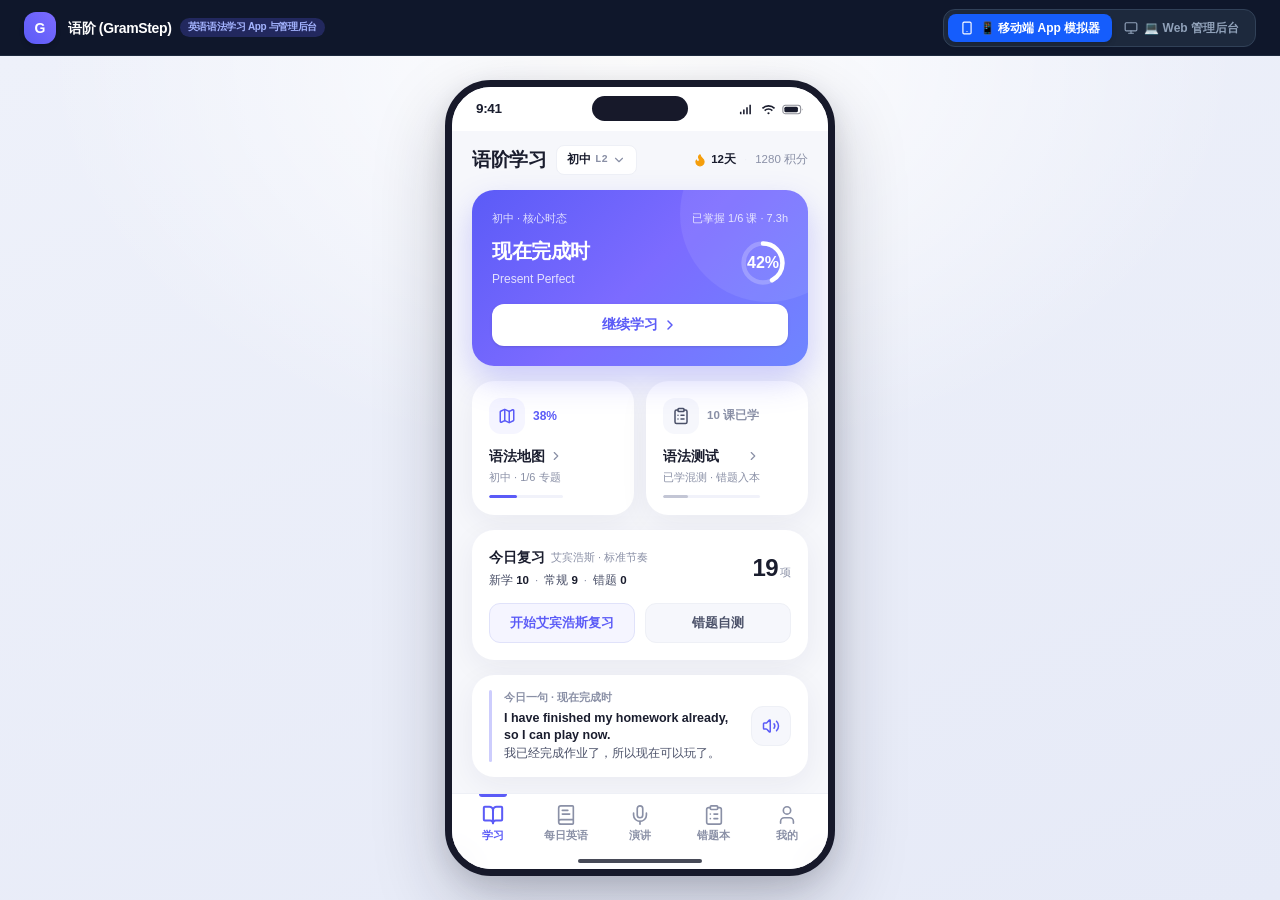
==== index.html @ e5174076 "Add files via upload" ====
<!doctype html>
<html lang="zh-CN">
  <head>
    <meta charset="UTF-8" />
    <meta name="viewport" content="width=device-width, initial-scale=1.0, maximum-scale=1.0, user-scalable=no, viewport-fit=cover" />
    <title>单词通 (WordPass) - 碎片时间，单词通关</title>
    <meta name="description" content="高保真可交互的移动端 App 原型与专业 B2B Web 管理后台，帮助学生与职场人士利用碎片时间高效背单词。" />
    <meta property="og:title" content="单词通 (WordPass)" />
    <meta property="og:description" content="高保真可交互的移动端 App 原型与专业 B2B Web 管理后台" />
    <meta property="og:type" content="website" />
    <meta name="twitter:card" content="summary_large_image" />
    <script type="module" crossorigin src="/assets/index-D2nvfOuw.js"></script>
    <link rel="stylesheet" crossorigin href="/assets/index-CPdJ9P_e.css">
  </head>
  <body>
    <div id="root"></div>
  </body>
</html>
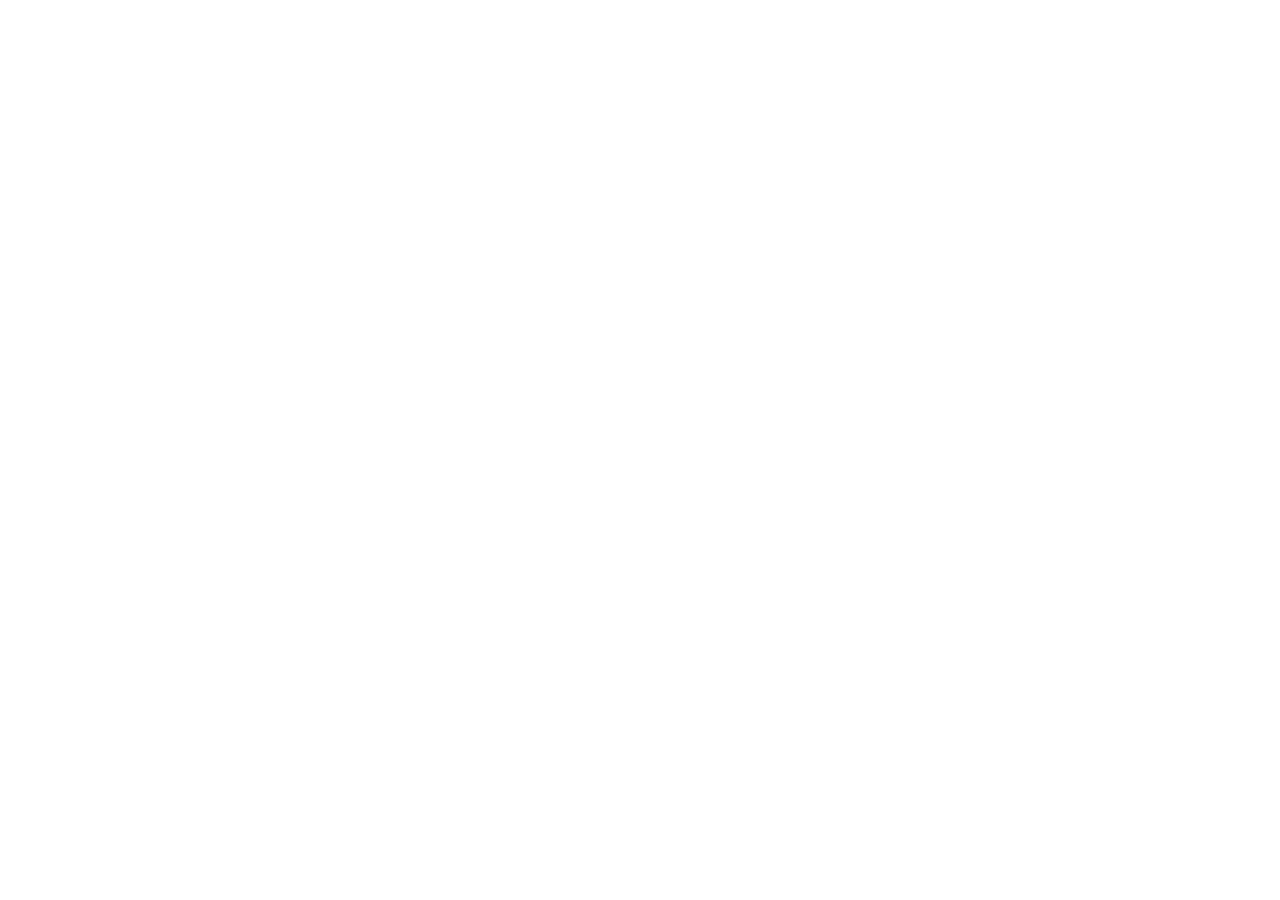
==== commit b3c88ee0: "Add files via upload" ====
--- a/index.html
+++ b/index.html
@@ -9,8 +9,8 @@
     <meta property="og:description" content="高保真可交互的移动端 App 原型与专业 B2B Web 管理后台" />
     <meta property="og:type" content="website" />
     <meta name="twitter:card" content="summary_large_image" />
-    <script type="module" crossorigin src="/assets/index-D2nvfOuw.js"></script>
-    <link rel="stylesheet" crossorigin href="/assets/index-CPdJ9P_e.css">
+    <script type="module" crossorigin src="./assets/index-B4Q2hUX_.js"></script>
+    <link rel="stylesheet" crossorigin href="./assets/index-DMCyuuTq.css">
   </head>
   <body>
     <div id="root"></div>
